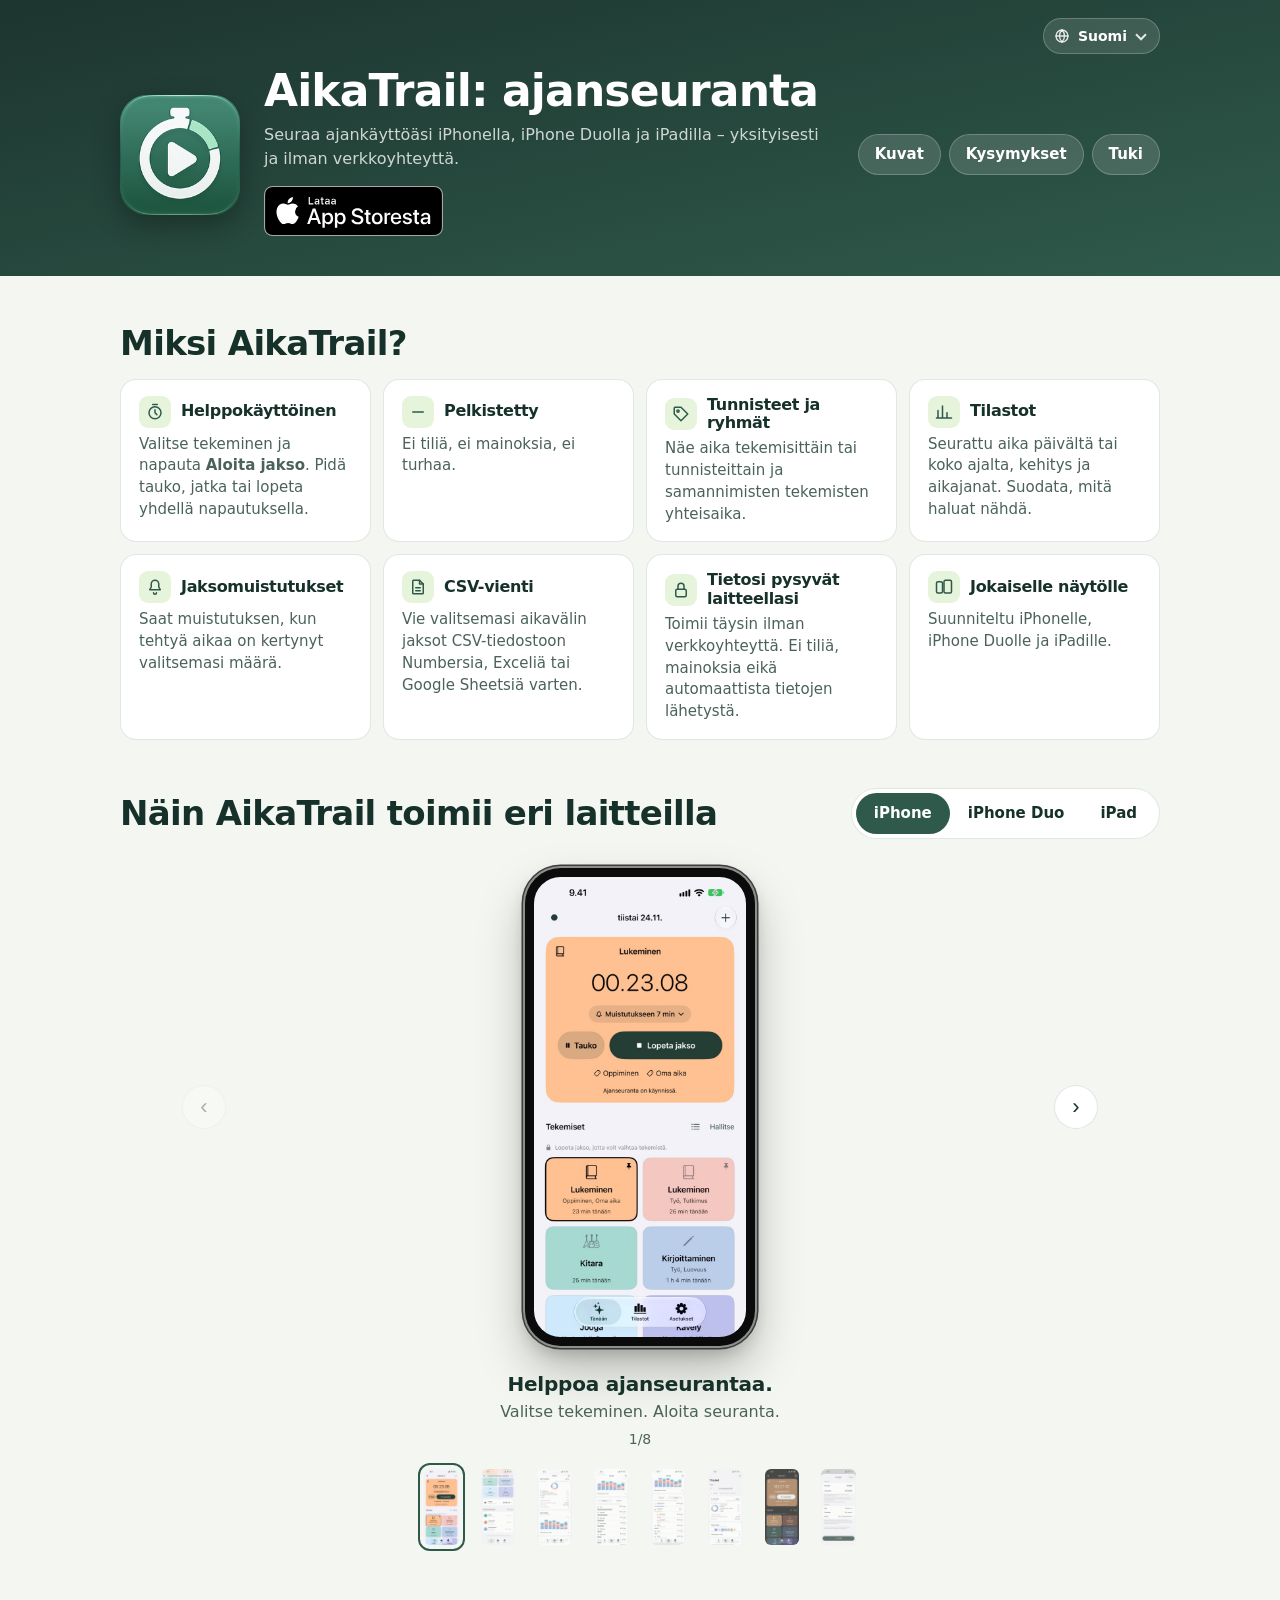
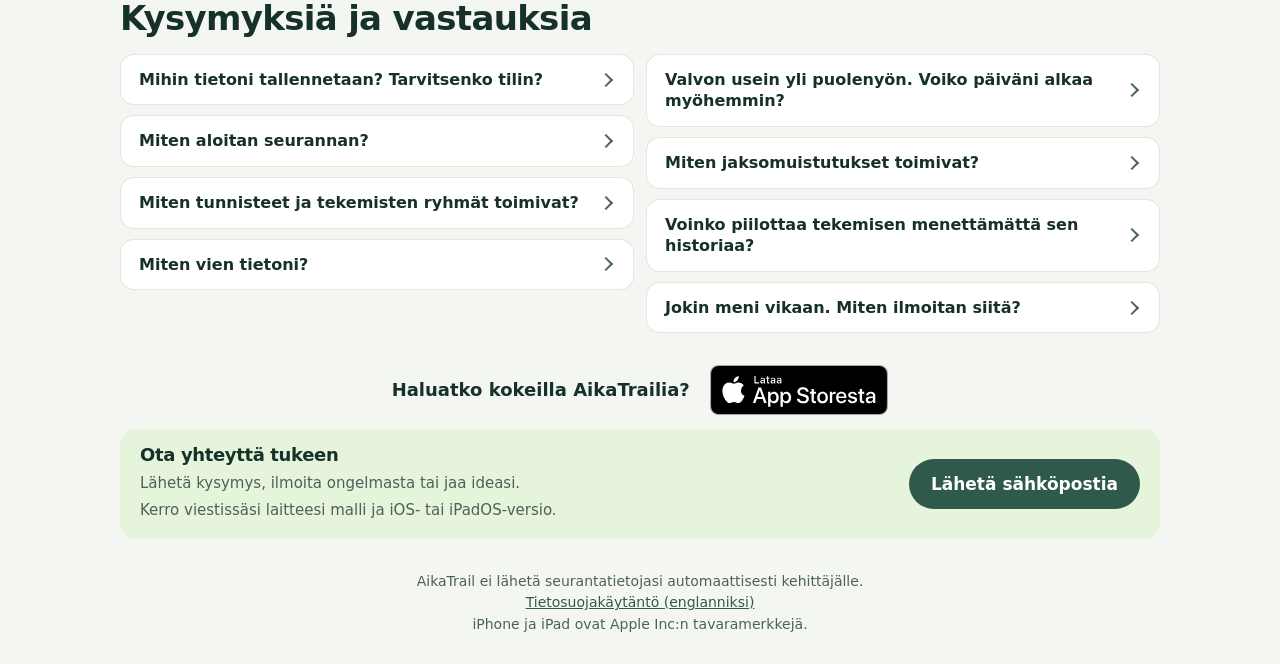
==== fi/index.html @ bf8dfa65 "Add a Finnish page and refresh the screenshots Add fi/index.html, a Finnish version of the page that" ====
<!doctype html>
<html lang="fi">
<head>
<meta charset="utf-8">
<meta name="viewport" content="width=device-width, initial-scale=1">
<title>AikaTrail: ajanseuranta – yksityinen ajankäytön seuranta</title>
<meta name="description" content="Seuraa ajankäyttöäsi yksityisesti iPhonella ja iPadilla. Tutustu ominaisuuksiin, lue vastauksia yleisiin kysymyksiin tai ota yhteyttä tukeen.">
<link rel="icon" href="../images/favicon.png">
<link rel="apple-touch-icon" href="../images/app-icon.png">
<link rel="alternate" hreflang="en" href="https://konstantinsenichev.github.io/AikaTrail/">
<link rel="alternate" hreflang="fi" href="https://konstantinsenichev.github.io/AikaTrail/fi/">
<link rel="alternate" hreflang="x-default" href="https://konstantinsenichev.github.io/AikaTrail/">
<link rel="stylesheet" href="../assets/site.css">
</head>
<body>

<header class="hero">
  <div class="wrap topbar">
    <details class="lang">
      <summary aria-label="Kieli: suomi"><svg viewBox="0 0 24 24" fill="none" stroke="currentColor" stroke-width="2" stroke-linecap="round" aria-hidden="true"><circle cx="12" cy="12" r="9"/><path d="M3 12h18M12 3c2.5 2.6 3.8 5.6 3.8 9s-1.3 6.4-3.8 9c-2.5-2.6-3.8-5.6-3.8-9S9.5 5.6 12 3z"/></svg><span>Suomi</span></summary>
      <ul>
        <li><a href="../" hreflang="en" lang="en">English</a></li>
        <li><a href="./" hreflang="fi" lang="fi" aria-current="page">Suomi</a></li>
      </ul>
    </details>
  </div>
  <div class="wrap">
    <img src="../images/app-icon.png" alt="AikaTrailin kuvake" width="120" height="120">
    <div class="intro">
      <h1>AikaTrail: ajanseuranta</h1>
      <p class="sub">Seuraa ajankäyttöäsi iPhonella, iPhone&nbsp;Duolla ja iPadilla – yksityisesti ja ilman verkkoyhteyttä.</p>
      <a class="store" href="https://apps.apple.com/app/id6830088450"><img src="../images/app-store-badge-fi.svg" alt="Lataa App Storesta" width="179" height="50"></a>
    </div>
    <nav class="sections" aria-label="Tällä sivulla">
      <a href="#screenshots">Kuvat</a>
      <a href="#faq">Kysymykset</a>
      <a href="#contact">Tuki</a>
    </nav>
  </div>
</header>

<main>
  <section id="features">
    <div class="wrap">
      <h2>Miksi AikaTrail?</h2>
      <div class="features">
        <article class="feature">
          <div class="head"><div class="ico" aria-hidden="true"><svg viewBox="0 0 24 24" fill="none" stroke="currentColor" stroke-width="2" stroke-linecap="round" stroke-linejoin="round"><circle cx="12" cy="13" r="8"/><path d="M12 9v4l2.5 2.5M9 2h6"/></svg></div><h3>Helppokäyttöinen</h3></div>
          <p>Valitse tekeminen ja napauta <strong>Aloita jakso</strong>. Pidä tauko, jatka tai lopeta yhdellä napautuksella.</p>
        </article>
        <article class="feature">
          <div class="head"><div class="ico" aria-hidden="true"><svg viewBox="0 0 24 24" fill="none" stroke="currentColor" stroke-width="2" stroke-linecap="round"><path d="M5 12h14"/></svg></div><h3>Pelkistetty</h3></div>
          <p>Ei tiliä, ei mainoksia, ei turhaa.</p>
        </article>
        <article class="feature">
          <div class="head"><div class="ico" aria-hidden="true"><svg viewBox="0 0 24 24" fill="none" stroke="currentColor" stroke-width="2" stroke-linecap="round" stroke-linejoin="round"><path d="M3 12V4a1 1 0 0 1 1-1h8l9 9-9 9-9-9z"/><circle cx="8" cy="8" r="1.5"/></svg></div><h3>Tunnisteet ja ryhmät</h3></div>
          <p>Näe aika tekemisittäin tai tunnisteittain ja samannimisten tekemisten yhteisaika.</p>
        </article>
        <article class="feature">
          <div class="head"><div class="ico" aria-hidden="true"><svg viewBox="0 0 24 24" fill="none" stroke="currentColor" stroke-width="2" stroke-linecap="round"><path d="M4 20V10M10 20V4M16 20v-7M22 20H2"/></svg></div><h3>Tilastot</h3></div>
          <p>Seurattu aika päivältä tai koko ajalta, kehitys ja aikajanat. Suodata, mitä haluat nähdä.</p>
        </article>
        <article class="feature">
          <div class="head"><div class="ico" aria-hidden="true"><svg viewBox="0 0 24 24" fill="none" stroke="currentColor" stroke-width="2" stroke-linecap="round" stroke-linejoin="round"><path d="M12 3a5 5 0 0 0-5 5v4l-2 3.5h14L17 12V8a5 5 0 0 0-5-5z"/><path d="M10 19.5a2 2 0 0 0 4 0"/></svg></div><h3>Jaksomuistutukset</h3></div>
          <p>Saat muistutuksen, kun tehtyä aikaa on kertynyt valitsemasi määrä.</p>
        </article>
        <article class="feature">
          <div class="head"><div class="ico" aria-hidden="true"><svg viewBox="0 0 24 24" fill="none" stroke="currentColor" stroke-width="2" stroke-linecap="round" stroke-linejoin="round"><path d="M14 3H6a1 1 0 0 0-1 1v16a1 1 0 0 0 1 1h12a1 1 0 0 0 1-1V8z"/><path d="M14 3v5h5M9 13h6M9 17h6"/></svg></div><h3>CSV-vienti</h3></div>
          <p>Vie valitsemasi aikavälin jaksot CSV-tiedostoon Numbersia, Exceliä tai Google Sheetsiä varten.</p>
        </article>
        <article class="feature">
          <div class="head"><div class="ico" aria-hidden="true"><svg viewBox="0 0 24 24" fill="none" stroke="currentColor" stroke-width="2" stroke-linecap="round" stroke-linejoin="round"><rect x="5" y="11" width="14" height="10" rx="2"/><path d="M8 11V7a4 4 0 0 1 8 0v4"/></svg></div><h3>Tietosi pysyvät laitteellasi</h3></div>
          <p>Toimii täysin ilman verkkoyhteyttä. Ei tiliä, mainoksia eikä automaattista tietojen lähetystä.</p>
        </article>
        <article class="feature">
          <div class="head"><div class="ico" aria-hidden="true"><svg viewBox="0 0 24 24" fill="none" stroke="currentColor" stroke-width="2" stroke-linejoin="round"><rect x="2" y="5" width="8" height="15" rx="2"/><rect x="12" y="3" width="10" height="17" rx="2"/></svg></div><h3>Jokaiselle näytölle</h3></div>
          <p>Suunniteltu iPhonelle, iPhone Duolle ja iPadille.</p>
        </article>
      </div>
    </div>
  </section>

  <section id="screenshots" aria-labelledby="shots-title">
    <div class="wrap">
      <div class="section-head">
      <h2 id="shots-title">Näin AikaTrail toimii eri laitteilla</h2>
      <div class="switch" role="tablist" aria-label="Laite">
        <button role="tab" id="tab-iphone" aria-controls="viewer" aria-selected="true">iPhone</button>
        <button role="tab" id="tab-duo" aria-controls="viewer" aria-selected="false" tabindex="-1">iPhone Duo</button>
        <button role="tab" id="tab-ipad" aria-controls="viewer" aria-selected="false" tabindex="-1">iPad</button>
      </div>
      </div>
    </div>
    <div class="viewer" id="viewer" role="tabpanel" aria-labelledby="tab-iphone" data-set="iphone">
      <div class="stage-row">
        <button type="button" class="nav" id="prev" aria-label="Edellinen kuva">&#8249;</button>
        <div class="stage"><button type="button" class="zoom" id="zoom"><span class="device phone" id="device"><img id="shot" alt="" decoding="async"></span></button></div>
        <button type="button" class="nav" id="next" aria-label="Seuraava kuva">&#8250;</button>
      </div>
      <p class="caption" aria-live="polite"><strong id="cap-title"></strong><span id="cap-sub"></span><span class="count" id="cap-count"></span></p>
      <div class="thumbs" id="thumbs" role="group" aria-label="Kuvat"></div>
    </div>
  </section>

  <dialog class="lightbox" id="lightbox" aria-label="Kuva">
    <div class="device phone" id="lb-device"><img id="lb-img" alt=""></div>
    <p class="lb-caption" id="lb-caption" aria-live="polite"></p>
    <button type="button" class="lb-btn lb-close" id="lb-close" aria-label="Sulje">&#10005;</button>
    <button type="button" class="lb-btn lb-prev" id="lb-prev" aria-label="Edellinen kuva">&#8249;</button>
    <button type="button" class="lb-btn lb-next" id="lb-next" aria-label="Seuraava kuva">&#8250;</button>
  </dialog>

  <section id="faq">
    <div class="wrap">
      <h2>Kysymyksiä ja vastauksia</h2>
      <div class="faq-cols">
        <div>
      <details>
        <summary>Mihin tietoni tallennetaan? Tarvitsenko tilin?</summary>
        <p>AikaTrail tallentaa seurantatietosi laitteellesi eikä lähetä niitä kehittäjälle. Appi toimii täysin ilman verkkoyhteyttä, etkä tarvitse tiliä. Jos varmuuskopioit laitteesi iCloudiin tai tietokoneelle, varmuuskopio voi sisältää myös apin tietoja. Voit halutessasi viedä tai jakaa tietosi. Lue lisää <a href="../privacy.html" hreflang="en">tietosuojakäytännöstä</a> (englanniksi).</p>
      </details>
      <details>
        <summary>Miten aloitan seurannan?</summary>
        <p>Lisää tekeminen Tänään-näkymään ja anna sille nimi. Halutessasi voit lisätä tunnisteita sekä valita kuvakkeen ja värin. Valitse tekeminen ja napauta <strong>Aloita jakso</strong>. Pidä tauko napauttamalla <strong>Tauko</strong> ja jatka napauttamalla <strong>Jatka</strong>. Taukoja ei lasketa. Lopeta käynnissä oleva jakso ennen kuin vaihdat tekemistä.</p>
      </details>
      <details>
        <summary>Miten tunnisteet ja tekemisten ryhmät toimivat?</summary>
        <p>Tunnisteet ovat valinnaisia merkintöjä, kuten Opiskelu tai Työ. Usealla tekemisellä voi olla sama nimi, kun niiden tunnisteet eroavat, esimerkiksi Lukeminen, Lukeminen (Opiskelu) ja Lukeminen (Työ). Tilastoissa näet, paljonko aikaa kuhunkin tekemiseen tai tunnisteeseen kului, ja samannimisten tekemisten yhteisajan. Voit rajata näkymän valitsemiisi tekemisiin ja tunnisteisiin.</p>
      </details>
      <details>
        <summary>Miten vien tietoni?</summary>
        <p>Napauta Tilastoissa <strong>Vie tiedot</strong>, valitse alku- ja loppupäivä ja jaa tai tallenna CSV-tiedosto. Valitse paikallinen aika tai UTC-aika. Voit koota tunnisteet yhteen sarakkeeseen tai antaa jokaiselle oman sarakkeen. Jakso voi olla yhdellä rivillä tai jaettuna taukojen kohdalta usealle riville. CSV-tiedoston kiinteät sarakeotsikot ovat englanniksi kaikilla apin kielillä, mutta tekemisten ja tunnisteiden nimet säilyvät sellaisina kuin olet ne kirjoittanut.</p>
      </details>
        </div>
        <div>
      <details>
        <summary>Valvon usein yli puolenyön. Voiko päiväni alkaa myöhemmin?</summary>
        <p>Kyllä. Avaa Asetukset ja valitse kohdassa <strong>Päivä alkaa</strong> kellonaika väliltä 0.00–11.59. Sitä aiemmin seurattu aika kirjataan edelliselle päivälle Tänään-näkymässä, Tilastoissa, Jaksosi-näkymässä ja viennissä.</p>
      </details>
      <details>
        <summary>Miten jaksomuistutukset toimivat?</summary>
        <p>Napauta Tänään-näkymässä ajanoton alla olevaa muistutusriviä ja valitse, kuinka paljon tehtyä aikaa pitää kertyä ennen muistutusta. Muistutukset ovat laitteesi paikallisia ilmoituksia. Taukoja ei lasketa tehtyyn aikaan.</p>
      </details>
      <details>
        <summary>Voinko piilottaa tekemisen menettämättä sen historiaa?</summary>
        <p>Kyllä. Arkistoi tekeminen tai tunniste <strong>Hallitse</strong>-näkymässä. Se poistuu Tänään-näkymästä, mutta sen tiedot näkyvät yhä tilastoissa ja tulevat mukaan vientiin, ja voit palauttaa sen milloin tahansa. Jos poistat tekemisen, myös sen jaksot poistetaan.</p>
      </details>
      <details>
        <summary>Jokin meni vikaan. Miten ilmoitan siitä?</summary>
        <p>Napauta Asetuksissa <strong>Vie diagnostiikka</strong>, niin voit tallentaa pienen, englanninkielisen virhelokin. Se sisältää virhetapahtumat, virhekoodit, aikaleimat sekä apin version ja käännösnumeron, mutta ei tekemisten nimiä eikä jaksohistoriaasi. Liitä virheloki ilmoitukseesi ja kerro lyhyesti, mitä tapahtui.</p>
      </details>
        </div>
      </div>
      <div class="get-app">
        <p>Haluatko kokeilla AikaTrailia?</p>
        <a class="store" href="https://apps.apple.com/app/id6830088450"><img src="../images/app-store-badge-fi.svg" alt="Lataa App Storesta" width="179" height="50"></a>
      </div>
      <div class="contact" id="contact">
        <div class="contact-copy">
          <h3>Ota yhteyttä tukeen</h3>
          <p>Lähetä kysymys, ilmoita ongelmasta tai jaa ideasi.</p>
          <p>Kerro viestissäsi laitteesi malli ja iOS- tai iPadOS-versio.</p>
        </div>
        <a class="button" href="mailto:konsta.support@gmail.com?subject=AikaTrail-tuki">Lähetä sähköpostia</a>
      </div>
    </div>
  </section>
</main>

<footer>
  <div class="wrap">
    AikaTrail ei lähetä seurantatietojasi automaattisesti kehittäjälle.<br>
    <a href="../privacy.html" hreflang="en">Tietosuojakäytäntö (englanniksi)</a><br>
    iPhone ja iPad ovat Apple Inc:n tavaramerkkejä.
  </div>
</footer>

<script>
// The gallery's screenshots and texts, in Finnish. Each shot: [image name, frame class, title, subtitle].
// Images come from tools/prepare-images.sh; the captions follow the Finnish App Store screenshots.
window.GALLERY = {
  base: "../images",
  text: {
    alt: (device, title, sub) => `Kuvakaappaus AikaTrailista (${device}). ${title} ${sub}`,
    zoom: alt => `Suurenna kuva. ${alt}`,
    count: (n, total) => `${n}/${total}`,
    thumb: (n, title) => `Näytä kuva ${n}: ${title}`,
  },
  sets: {
    iphone: { dir: "iphone-18-pro-max-fi", label: "iPhone", shots: [
      ["01-today", "phone", "Helppoa ajanseurantaa.", "Valitse tekeminen. Aloita seuranta."],
      ["02-recent", "phone", "Näe, mitä teit tänään.", "Katso viimeisimmät jaksosi yhdellä silmäyksellä."],
      ["03-week", "phone", "Näe, mihin aikasi kuluu.", "Seuraa arkeasi selkeiden tilastojen avulla."],
      ["04-tags", "phone", "Tekemisesi. Tunnisteesi.", "Tarkastele ajankäyttöäsi tekemisen tai tunnisteen mukaan."],
      ["05-groups", "phone", "Sama tekeminen. Eri tarkoitukset.", "Tarkastele samannimisiä tekemisiä yhdessä tai erikseen."],
      ["06-day", "phone", "Löydä rytmisi.", "Tarkastele ajankäyttöäsi eri aikaväleillä."],
      ["07-dark", "phone", "Aikasi pysyy omanasi.", "Toimii ilman verkkoyhteyttä. Tiedot pysyvät laitteellasi."],
      ["08-export", "phone", "Ota tietosi mukaan.", "Vie jaksosi ja tunnisteesi CSV-tiedostoon."],
    ]},
    duo: { dir: "iphone-duo-fi", label: "iPhone Duo", shots: [
      ["01-today", "duo-folded", "Helppoa ajanseurantaa.", "Suljettuna: valitse tekeminen ja aloita."],
      ["02-recent", "duo-folded", "Näe, mitä teit tänään.", "Katso viimeisimmät jaksosi yhdellä silmäyksellä."],
      ["03-week", "duo-landscape", "Näe, mihin aikasi kuluu.", "Avattuna: seurattu aika erittelyn vieressä."],
      ["04-tags", "duo-landscape", "Tekemisesi. Tunnisteesi.", "Tarkastele ajankäyttöäsi tekemisen tai tunnisteen mukaan."],
      ["05-groups", "duo-landscape", "Sama tekeminen. Eri tarkoitukset.", "Tarkastele samannimisiä tekemisiä yhdessä tai erikseen."],
      ["06-day", "duo-landscape", "Löydä rytmisi.", "Päivän aikajana erittelyn vieressä."],
      ["07-dark", "duo-portrait", "Aikasi pysyy omanasi.", "Toimii ilman verkkoyhteyttä. Tiedot pysyvät laitteellasi."],
      ["08-export", "duo-portrait", "Ota tietosi mukaan.", "Vie jaksosi ja tunnisteesi CSV-tiedostoon."],
    ]},
    ipad: { dir: "ipad-pro-13-fi", label: "iPad", shots: [
      ["01-today", "ipad-landscape", "Helppoa ajanseurantaa.", "Valitse tekeminen. Aloita seuranta."],
      ["02-recent", "ipad-portrait", "Näe, mitä teit tänään.", "Katso viimeisimmät jaksosi yhdellä silmäyksellä."],
      ["03-week", "ipad-landscape", "Näe, mihin aikasi kuluu.", "Seuraa arkeasi selkeiden tilastojen avulla."],
      ["04-tags", "ipad-portrait", "Tekemisesi. Tunnisteesi.", "Tarkastele ajankäyttöäsi tekemisen tai tunnisteen mukaan."],
      ["05-groups", "ipad-landscape", "Sama tekeminen. Eri tarkoitukset.", "Tarkastele samannimisiä tekemisiä yhdessä tai erikseen."],
      ["06-day", "ipad-portrait", "Löydä rytmisi.", "Tarkastele ajankäyttöäsi eri aikaväleillä."],
      ["07-dark", "ipad-landscape", "Aikasi pysyy omanasi.", "Toimii ilman verkkoyhteyttä. Tiedot pysyvät laitteellasi."],
      ["08-export", "ipad-portrait", "Ota tietosi mukaan.", "Vie jaksosi ja tunnisteesi CSV-tiedostoon."],
    ]},
  },
};
</script>
<script src="../assets/gallery.js"></script>
</body>
</html>
---- assets/site.css ----
:root {
  --vh: 100vh;
  --bg: #f4f7f1;
  --surface: #ffffff;
  --mint: #e6f4dc;
  --text: #16302a;
  --muted: #4b625a;
  --accent: #2f5a4b;
  --accent-text: #ffffff;
  --line: rgba(22, 48, 42, .12);
  --hero-1: #1d352f;
  --hero-2: #2f5a4b;
  --radius: 20px;
  color-scheme: light dark;
}
/* The visible viewport height: on iOS Safari 100vh also covers the area behind the toolbars. */
@supports (height: 100dvh) { :root { --vh: 100dvh; } }
@media (prefers-color-scheme: dark) {
  :root {
    --bg: #0e1a17;
    --surface: #16251f;
    --mint: #1b2f28;
    --text: #e6f0e9;
    --muted: #a7bbb2;
    --accent: #9fd8b4;
    --accent-text: #0e1a17;
    --line: rgba(230, 240, 233, .12);
    --hero-1: #12231e;
    --hero-2: #224237;
  }
}
* { box-sizing: border-box; }
html { -webkit-text-size-adjust: 100%; }
body {
  margin: 0;
  background: var(--bg);
  color: var(--text);
  /* The visitor's own system font only: no font is named, embedded, or downloaded. */
  font: 17px/1.55 system-ui, -apple-system, sans-serif;
}
a { color: var(--accent); }
.wrap { max-width: 1080px; margin: 0 auto; padding: 0 20px; }
h1, h2, h3 { line-height: 1.15; letter-spacing: -.02em; margin: 0; }
h2 { font-size: clamp(26px, 3.5vw, 34px); margin-bottom: 8px; }
section { padding: 48px 0 0; }

/* Hero: icon beside the name, one line of intro, small section links. */
.hero {
  background: linear-gradient(168deg, var(--hero-1), var(--hero-2));
  color: #fff;
  padding: 18px 0 32px;
}
.hero .wrap { display: flex; align-items: center; gap: 24px; flex-wrap: wrap; }
.hero img { width: 120px; height: 120px; border-radius: 27px; box-shadow: 0 10px 28px rgba(0,0,0,.3); flex: none; }
.hero .intro { flex: 1 1 360px; min-width: 0; }
.hero h1 { font-size: clamp(32px, 5vw, 44px); font-weight: 800; margin: 0; }
.hero .sub { color: rgba(255,255,255,.78); margin: 6px 0 0; font-size: 16px; max-width: 600px; }
.hero .store { display: inline-block; margin-top: 14px; border-radius: 10px; }
/* Badges are sized by height: Apple's localized badges differ in width but share a height. */
.hero .store img { display: block; width: auto; height: 50px; border-radius: 0; box-shadow: none; }
.hero .store:focus-visible { outline: 3px solid #9fd8b4; outline-offset: 3px; }
.hero .sections { display: flex; gap: 8px; flex-wrap: wrap; }
.hero .sections a {
  color: #fff; text-decoration: none; font-weight: 600; font-size: 15px;
  padding: 8px 16px; border-radius: 999px;
  background: rgba(255,255,255,.14); border: 1px solid rgba(255,255,255,.22);
}
.hero .sections a:hover { background: rgba(255,255,255,.22); }

/* Language menu: a small dropdown above the hero content (a <details> disclosure, so it works
   without scripts). Each option links to that language's page and is named in its own language. */
.hero .wrap.topbar { display: flex; justify-content: flex-end; margin-bottom: 12px; }
.lang { position: relative; background: none; border: 0; border-radius: 0; margin: 0; }
.lang summary {
  display: inline-flex; align-items: center; justify-content: flex-start; gap: 8px;
  min-height: 36px; padding: 6px 14px 6px 10px; border-radius: 999px;
  color: #fff; font-weight: 600; font-size: 14px; line-height: 1;
  background: rgba(255,255,255,.12); border: 1px solid rgba(255,255,255,.22);
}
.lang summary:hover, .lang[open] > summary { background: rgba(255,255,255,.22); }
.lang summary:focus-visible { outline: 3px solid #9fd8b4; outline-offset: 2px; border-radius: 999px; }
.lang summary svg { width: 16px; height: 16px; flex: none; color: rgba(255,255,255,.85); }
/* The chevron points down when closed and up when open. */
.lang summary::after {
  width: 6px; height: 6px; margin: -3px 0 0 2px;
  border-color: rgba(255,255,255,.85); transform: rotate(45deg);
}
.lang[open] > summary::after { transform: rotate(-135deg); margin-top: 3px; }
.lang ul {
  position: absolute; right: 0; top: calc(100% + 6px); z-index: 10;
  margin: 0; padding: 6px; list-style: none; min-width: 168px;
  background: var(--surface); border: 1px solid var(--line); border-radius: 14px;
  box-shadow: 0 14px 32px rgba(0,0,0,.28), 0 2px 6px rgba(0,0,0,.12);
}
.lang li a {
  display: flex; align-items: center; justify-content: space-between; gap: 16px;
  min-height: 40px; padding: 8px 12px; border-radius: 9px;
  color: var(--text); text-decoration: none; font-size: 15px; font-weight: 500;
}
.lang li a:hover { background: var(--mint); }
.lang li a:focus-visible { outline: 3px solid var(--accent); outline-offset: -3px; }
.lang li a[aria-current="page"] { color: var(--accent); font-weight: 700; }
/* A check mark beside the current language. */
.lang li a[aria-current="page"]::after {
  content: ""; flex: none; width: 5px; height: 10px; margin: -3px 2px 0 0;
  border-right: 2px solid currentColor; border-bottom: 2px solid currentColor; transform: rotate(45deg);
}

/* Strengths: compact cards, icon beside the heading. */
.features { margin-top: 16px; display: grid; grid-template-columns: repeat(auto-fill, minmax(230px, 1fr)); gap: 12px; }
.feature {
  background: var(--surface); border: 1px solid var(--line); border-radius: 16px;
  padding: 16px 18px;
}
.feature .head { display: flex; align-items: center; gap: 10px; margin-bottom: 6px; }
.feature .ico {
  flex: none; width: 32px; height: 32px; border-radius: 9px; display: grid; place-items: center;
  background: var(--mint); color: var(--accent);
}
.feature .ico svg { width: 18px; height: 18px; }
.feature h3 { font-size: 16px; }
.feature p { margin: 0; color: var(--muted); font-size: 15px; line-height: 1.45; }

.section-head { display: flex; align-items: center; justify-content: space-between; gap: 12px 24px; flex-wrap: wrap; }
.section-head h2 { margin: 0; }

/* Device switch */
.switch {
  display: inline-flex; padding: 4px; border-radius: 999px;
  background: var(--surface); border: 1px solid var(--line);
}
.switch button {
  font: inherit; font-weight: 600; font-size: 15px; color: var(--text);
  border: 0; background: transparent; padding: 9px 18px; border-radius: 999px; cursor: pointer;
  min-height: 40px;
}
.switch button[aria-selected="true"] { background: var(--accent); color: var(--accent-text); }
.switch button:focus-visible { outline: 3px solid var(--accent); outline-offset: 2px; }

/* Gallery */
/* Viewer: one large framed screenshot in a fixed-size stage (so switching between
   portrait and landscape never moves the page), its caption, and a wrapping row of
   thumbnails to pick from. */
.viewer {
  --bwf: min(760px, calc(100vw - 164px));
  --bhf: min(460px, calc(var(--vh) * .56), calc(var(--bwf) * 1.6));
  max-width: 1120px; margin: 0 auto; padding: 24px 20px 0;
}
.stage-row { display: flex; align-items: center; justify-content: center; gap: 20px; }
.stage {
  width: calc(var(--bwf) + 28px); height: calc(var(--bhf) + 28px);
  display: flex; align-items: center; justify-content: center;
}
.nav {
  flex: none; width: 44px; height: 44px; border-radius: 50%; border: 1px solid var(--line);
  background: var(--surface); color: var(--text); font-size: 22px; line-height: 1; cursor: pointer;
}
.nav:disabled { opacity: .35; cursor: default; }
.nav:focus-visible, .thumb:focus-visible { outline: 3px solid var(--accent); outline-offset: 2px; }
.caption { text-align: center; margin: 18px auto 0; max-width: 520px; min-height: 72px; }
.caption strong { display: block; font-size: 20px; letter-spacing: -.01em; }
.caption span { display: block; color: var(--muted); font-size: 16px; }
.caption .count { font-size: 14px; margin-top: 4px; }
.zoom { padding: 0; border: 0; background: none; cursor: zoom-in; border-radius: 24px; }
.zoom .device { display: block; }
.zoom:focus-visible { outline: 3px solid var(--accent); outline-offset: 6px; }

/* Zoomed view: the framed screenshot as large as the window allows. */
.lightbox {
  width: 100vw; height: var(--vh); max-width: none; max-height: none; margin: 0; padding: 56px 64px 24px;
  border: 0; background: rgba(8, 14, 12, .97); color: #fff;
  flex-direction: column; align-items: center; justify-content: center; gap: 14px;
}
.lightbox[open] { display: flex; }
html:has(.lightbox[open]) { overflow: hidden; }
.lightbox::backdrop { background: transparent; }
/* The framed device fills the space left by the buttons and caption. */
.lightbox { --bwf: calc(100vw - 168px); --bhf: calc(var(--vh) - 150px); }
.lightbox .device { cursor: zoom-out; flex: none; }
.lb-caption { margin: 0; text-align: center; font-weight: 600; }
.lb-btn {
  position: absolute; width: 44px; height: 44px; border-radius: 50%; cursor: pointer;
  border: 1px solid rgba(255,255,255,.25); background: rgba(255,255,255,.12); color: #fff; font-size: 22px; line-height: 1;
}
.lb-btn:hover { background: rgba(255,255,255,.22); }
.lb-btn:disabled { opacity: .3; cursor: default; }
.lb-btn:focus-visible { outline: 3px solid #9fd8b4; outline-offset: 2px; }
.lb-close { top: 12px; right: 12px; font-size: 18px; }
.lb-prev { left: 12px; top: 50%; transform: translateY(-50%); }
.lb-next { right: 12px; top: 50%; transform: translateY(-50%); }

.thumbs { display: flex; flex-wrap: wrap; justify-content: center; gap: 10px; margin-top: 12px; }
.thumb {
  padding: 4px; border: 2px solid transparent; border-radius: 12px; background: none; cursor: pointer;
  opacity: .7;
}
.thumb:hover { opacity: 1; }
.thumb[aria-current="true"] { border-color: var(--accent); opacity: 1; }
.thumb img { display: block; height: 56px; width: auto; border-radius: 6px; background: var(--line); }
.viewer[data-set="iphone"] .thumb img { height: 76px; }

/* Device frames (drawn around the raw simulator captures). --a is width / height,
   --r the screen corner radius as a share of the width, --b the bezel. */
.device {
  --a: .46; --r: .12; --b: 10px;
  --sw: min(var(--bwf), calc(var(--bhf) * var(--a)));
  padding: var(--b); background: #0b0b0c;
  border-radius: calc(var(--sw) * var(--r) + var(--b));
  box-shadow: 0 0 0 2px #8d8f8c, 0 0 0 3.5px #3b3d3b, 0 24px 48px rgba(0,0,0,.26), 0 8px 16px rgba(0,0,0,.16);
}
.device img {
  display: block; width: var(--sw); height: auto; aspect-ratio: var(--a);
  border-radius: calc(var(--sw) * var(--r)); background: #000;
}
.phone { --a: .46; --r: .125; --b: 9px; }
.duo-folded { --a: .687; --r: .08; --b: 9px; }
.duo-portrait { --a: .703; --r: .05; --b: 10px; }
.duo-landscape { --a: 1.42; --r: .036; --b: 10px; }
.ipad-portrait { --a: .75; --r: .045; --b: 13px; }
.ipad-landscape { --a: 1.333; --r: .034; --b: 13px; }

/* FAQ */
.faq-cols { display: grid; grid-template-columns: 1fr 1fr; gap: 0 12px; align-items: start; margin-top: 16px; }
details {
  background: var(--surface); border: 1px solid var(--line); border-radius: 14px;
  margin-bottom: 10px;
}
/* A custom summary: the question on the leading side, a chevron on the trailing side
   that turns down when open (the default triangle marker is hidden). */
summary {
  display: flex; align-items: center; justify-content: space-between; gap: 16px;
  padding: 14px 18px; cursor: pointer; list-style: none;
  font-weight: 600; font-size: 16px; line-height: 1.35;
}
summary::-webkit-details-marker { display: none; }
summary::after {
  content: ""; flex: none; width: 8px; height: 8px; margin-inline-end: 4px;
  border-right: 2px solid var(--muted); border-bottom: 2px solid var(--muted);
  transform: rotate(-45deg); transition: transform .15s ease;
}
details[open] > summary::after { transform: rotate(45deg); }
summary:focus-visible { outline: 3px solid var(--accent); outline-offset: 2px; border-radius: 14px; }
details p { margin: 0; padding: 0 18px 16px; color: var(--muted); font-size: 15px; }

/* Second App Store badge, for visitors who scrolled through the page. */
.get-app { display: flex; align-items: center; justify-content: center; gap: 12px 20px; flex-wrap: wrap; margin-top: 22px; }
.get-app p { margin: 0; font-weight: 600; font-size: 18px; }
.get-app .store { display: block; border-radius: 10px; }
.get-app .store img { display: block; width: auto; height: 50px; }
.get-app .store:focus-visible { outline: 3px solid var(--accent); outline-offset: 3px; }

/* Contact */
.contact {
  background: var(--mint); border-radius: 16px; padding: 16px 20px; margin-top: 14px;
  display: flex; gap: 16px 24px; align-items: center; flex-wrap: wrap;
  scroll-margin-top: 24px;
}
.contact-copy { flex: 1 1 28rem; min-width: 0; }
.contact h3 { font-size: 18px; margin-bottom: 6px; }
.contact p { margin: 0; color: var(--muted); font-size: 15px; overflow-wrap: anywhere; }
.contact p + p { margin-top: 4px; }
.button {
  display: inline-block; background: var(--accent); color: var(--accent-text);
  text-decoration: none; font-weight: 600; padding: 12px 22px; border-radius: 999px;
}
footer { padding: 32px 0 28px; color: var(--muted); font-size: 14px; text-align: center; }
@media (max-width: 600px) {
  section { padding-top: 40px; }
  .hero { padding: 14px 0 22px; }
  .hero .wrap.topbar { margin-bottom: 10px; }
  /* Phones: the icon beside the title only; subtitle, badge, and links take the full width below. */
  .hero .wrap { display: grid; grid-template-columns: 72px 1fr; align-items: center; gap: 0 16px; }
  .hero .intro { display: contents; }
  .hero .wrap > img { grid-area: 1 / 1; width: 72px; height: 72px; border-radius: 16px; }
  .hero h1 { grid-area: 1 / 2; text-wrap: balance; }
  .hero .sub { grid-column: 1 / -1; font-size: 15px; margin-top: 14px; }
  .hero .store { grid-column: 1 / -1; justify-self: start; margin-top: 14px; }
  .hero .store img { width: auto; height: 45px; }
  .hero .sections { grid-column: 1 / -1; flex-wrap: nowrap; margin-top: 18px; }
  .hero .sections a { flex: 1 1 0; text-align: center; white-space: nowrap; font-size: 14px; padding: 6px 8px; }
  .features { grid-template-columns: 1fr 1fr; gap: 10px; }
  .faq-cols { grid-template-columns: 1fr; }
  .feature { padding: 12px 14px; }
  .feature .head { flex-direction: column; align-items: flex-start; gap: 8px; }
  .feature p { font-size: 14px; }
  .switch { display: flex; width: 100%; }
  .switch button { flex: 1 1 0; padding: 9px 8px; white-space: nowrap; }
  .viewer { --bwf: calc(100vw - 72px); padding-top: 28px; }
  /* A shorter stage for sets that mix orientations, so landscape shots don't float in empty space. */
  .viewer[data-set="duo"], .viewer[data-set="ipad"] { --bhf: min(calc(var(--vh) * .64), calc(var(--bwf) * 1.1)); }
  .nav { display: none; }
  .lightbox { padding: 60px 12px 20px; --bwf: calc(100vw - 52px); --bhf: calc(var(--vh) - 190px); }
  .lb-prev, .lb-next { top: auto; bottom: 12px; transform: none; }
}
/* The narrowest phones: one feature card per row, so long words (often in Finnish) fit. */
@media (max-width: 360px) {
  .features { grid-template-columns: 1fr; }
  .feature .head { flex-direction: row; align-items: center; }
}
@media (prefers-reduced-motion: reduce) { summary::after { transition: none; } }
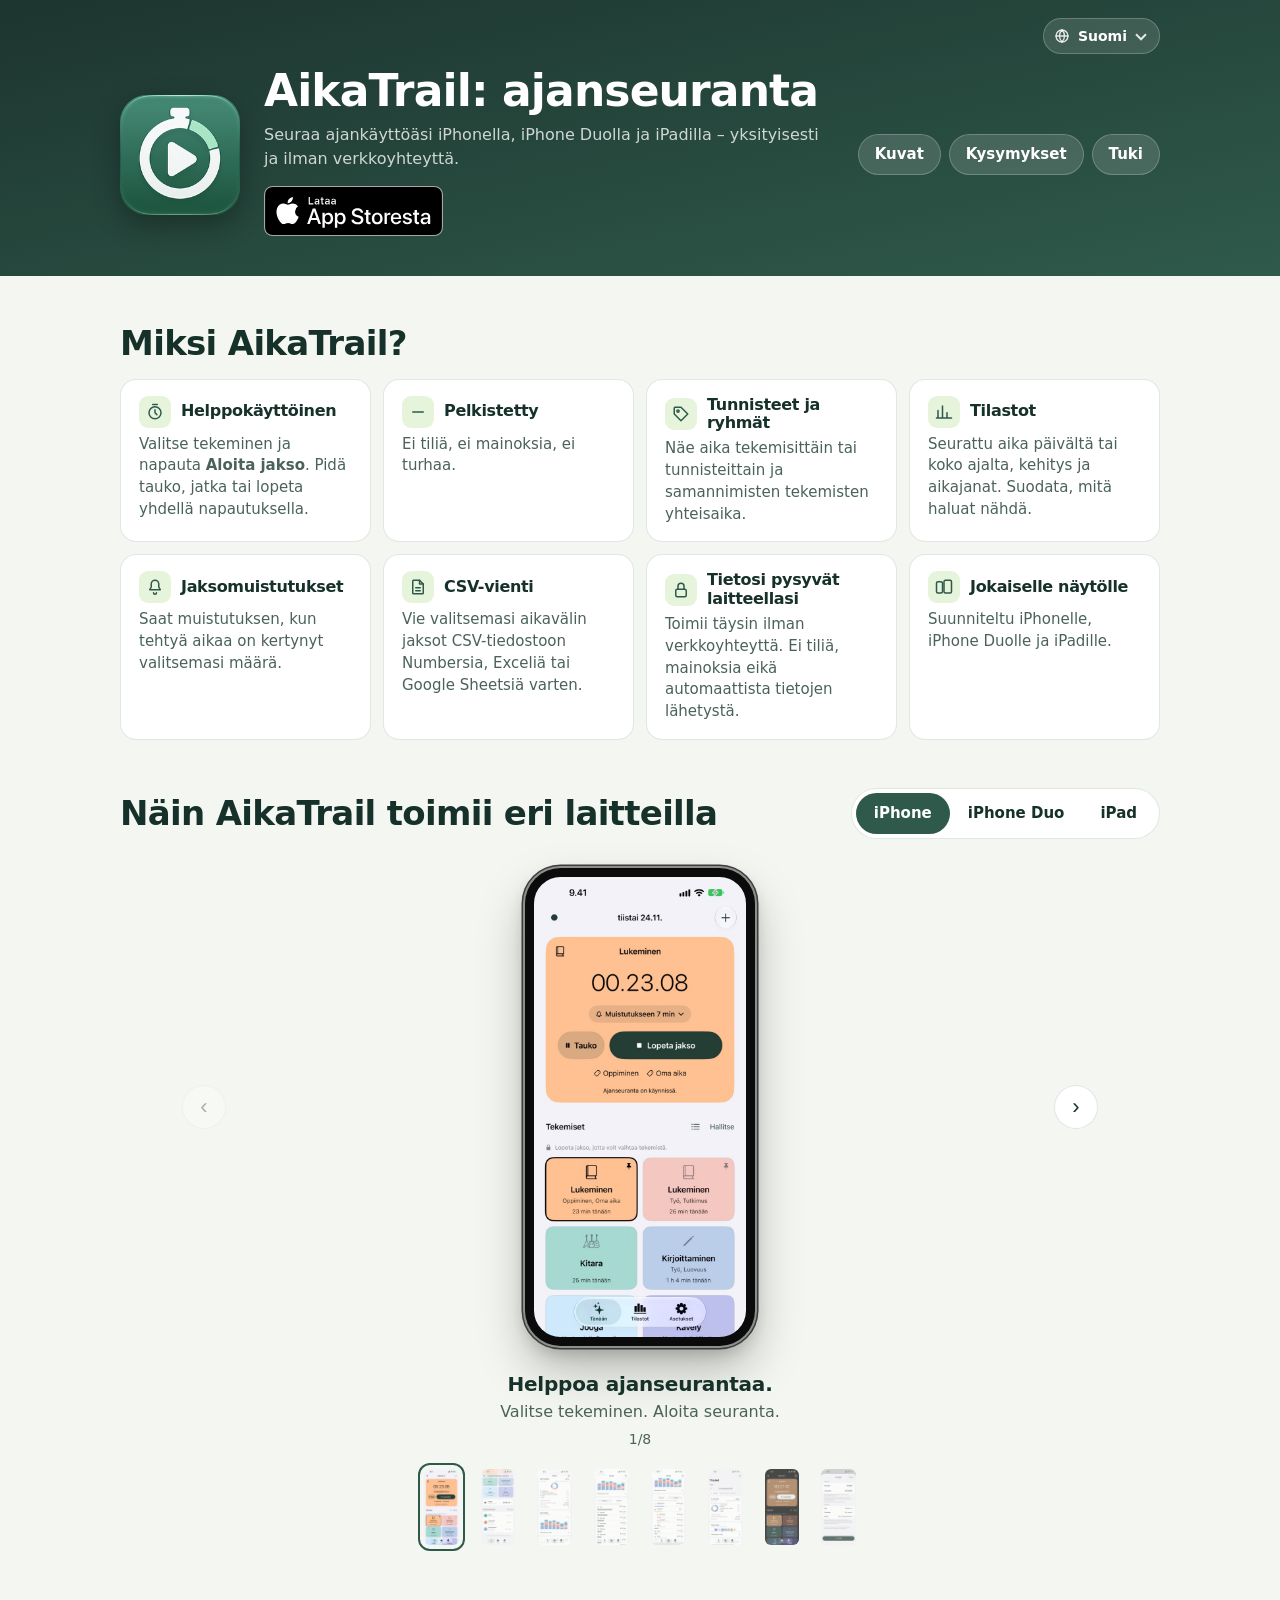
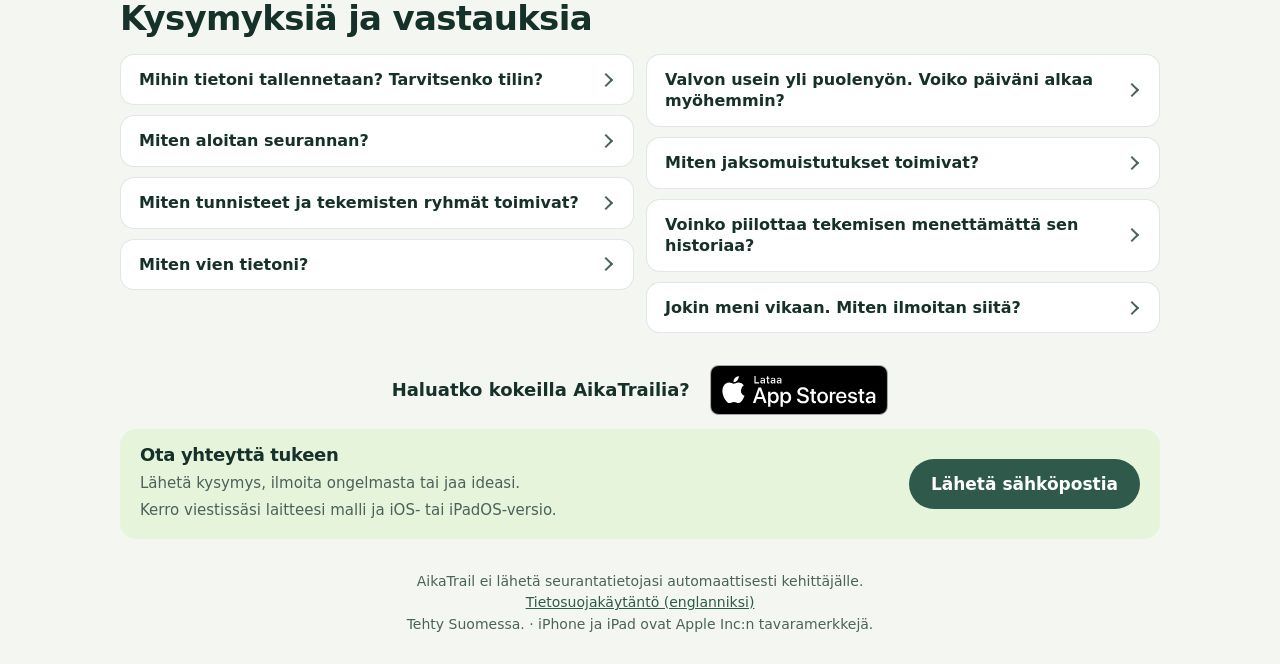
==== commit 4ce14d2e: "Add Made in Finland to the footers and README" ====
--- a/fi/index.html
+++ b/fi/index.html
@@ -171,7 +171,7 @@
   <div class="wrap">
     AikaTrail ei lähetä seurantatietojasi automaattisesti kehittäjälle.<br>
     <a href="../privacy.html" hreflang="en">Tietosuojakäytäntö (englanniksi)</a><br>
-    iPhone ja iPad ovat Apple Inc:n tavaramerkkejä.
+    Tehty Suomessa. · iPhone ja iPad ovat Apple Inc:n tavaramerkkejä.
   </div>
 </footer>
 
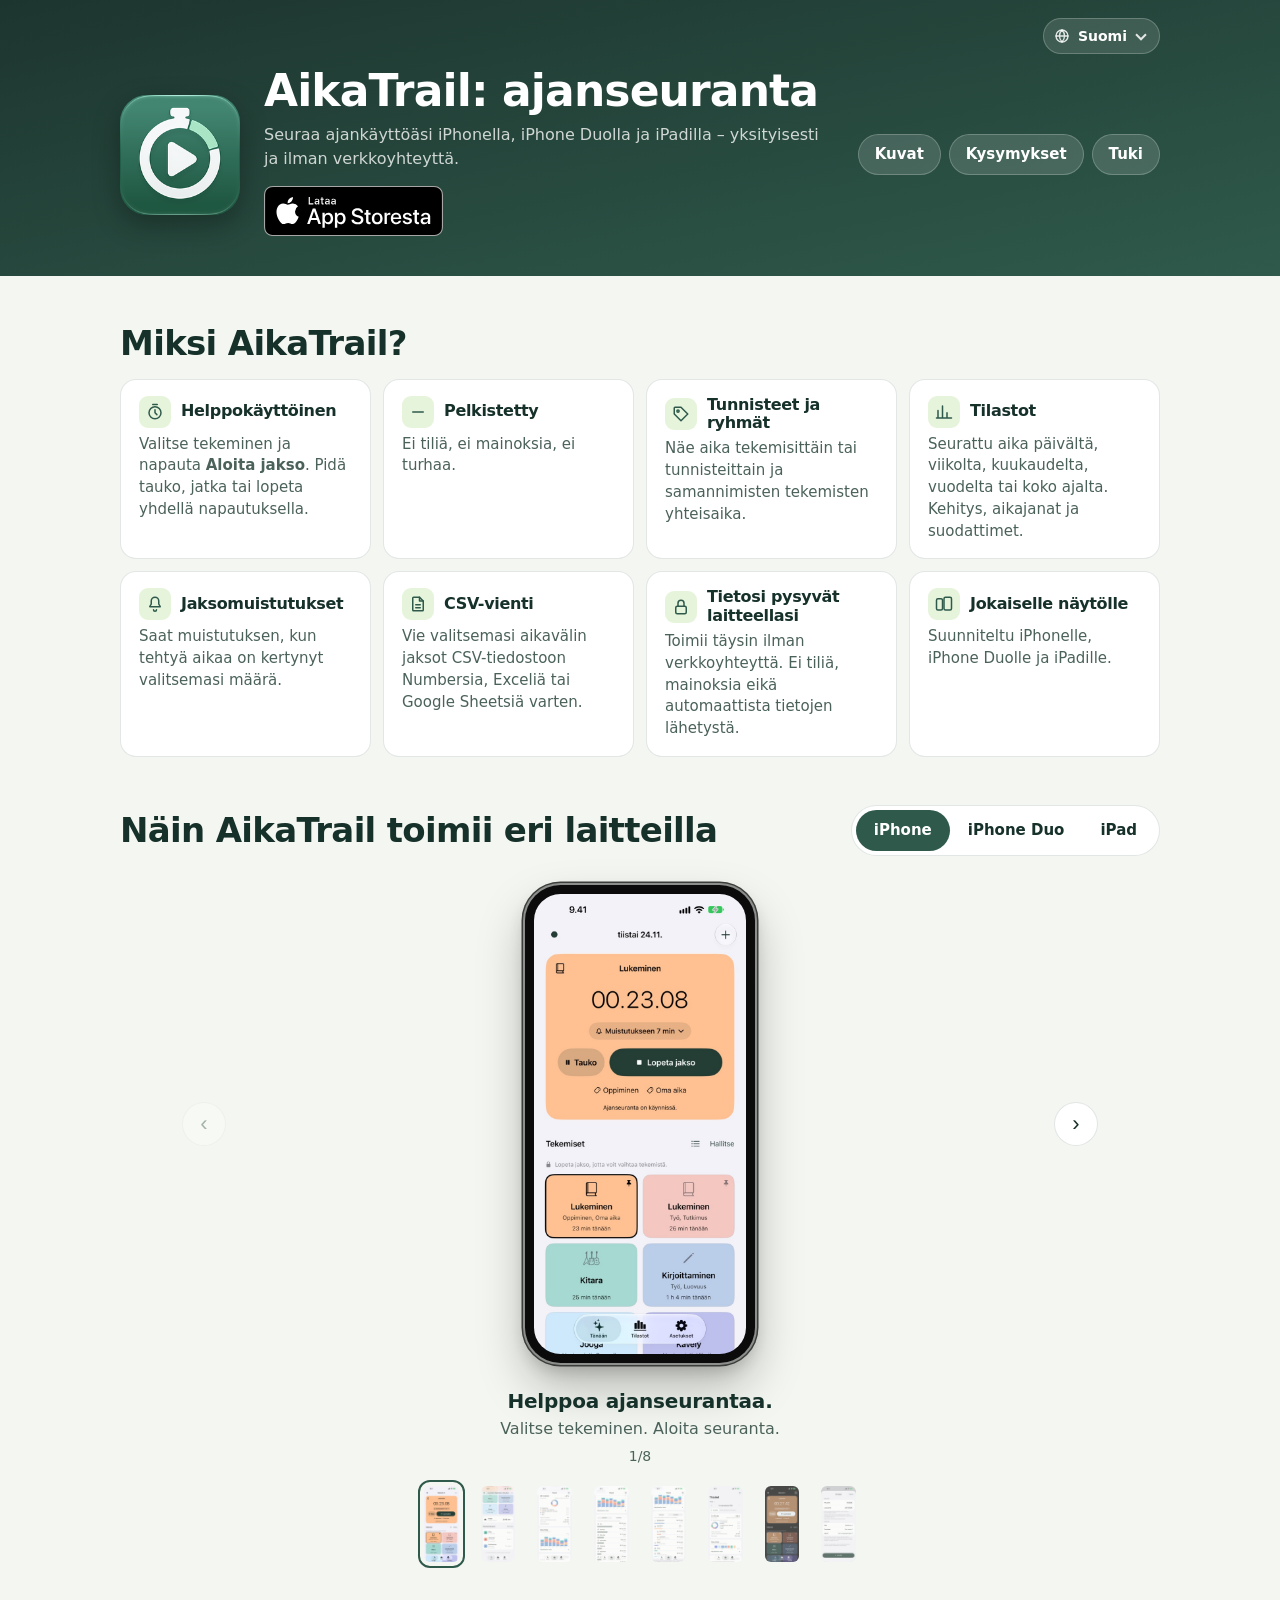
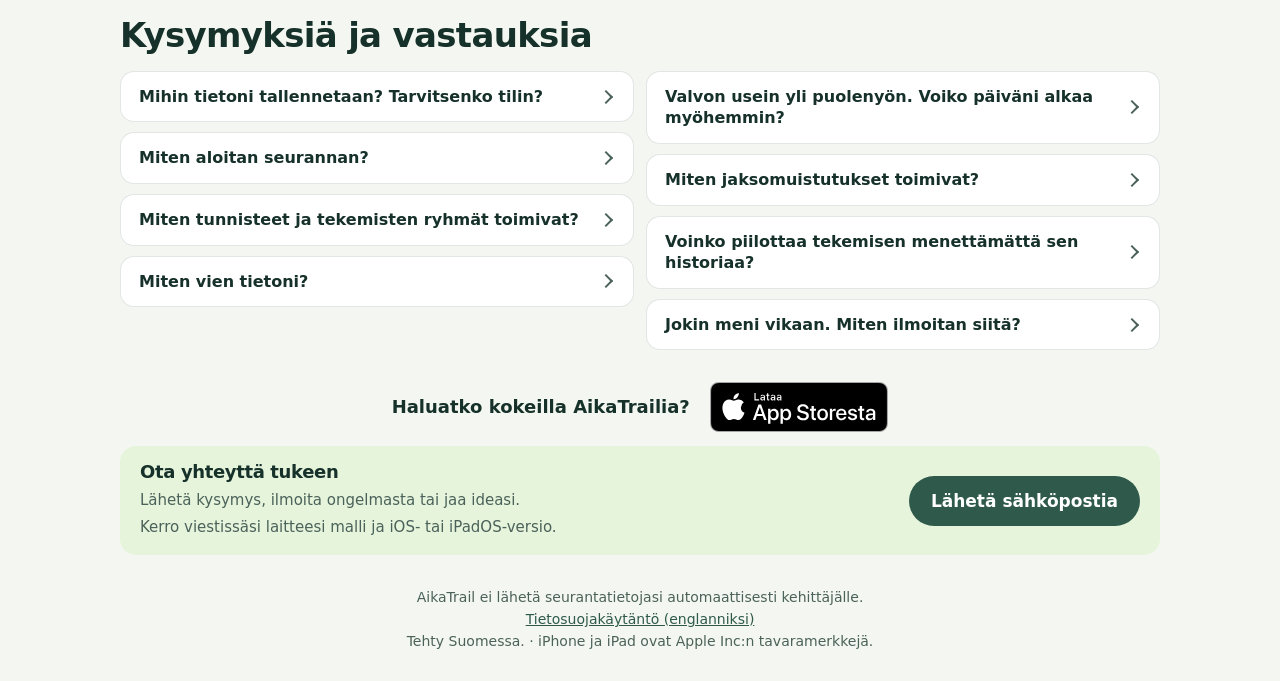
==== commit 383bdf58: "Polish Finnish wording and recover an interrupted image swap List every Insights period on the Finni" ====
--- a/fi/index.html
+++ b/fi/index.html
@@ -58,7 +58,7 @@
         </article>
         <article class="feature">
           <div class="head"><div class="ico" aria-hidden="true"><svg viewBox="0 0 24 24" fill="none" stroke="currentColor" stroke-width="2" stroke-linecap="round"><path d="M4 20V10M10 20V4M16 20v-7M22 20H2"/></svg></div><h3>Tilastot</h3></div>
-          <p>Seurattu aika päivältä tai koko ajalta, kehitys ja aikajanat. Suodata, mitä haluat nähdä.</p>
+          <p>Seurattu aika päivältä, viikolta, kuukaudelta, vuodelta tai koko ajalta. Kehitys, aikajanat ja suodattimet.</p>
         </article>
         <article class="feature">
           <div class="head"><div class="ico" aria-hidden="true"><svg viewBox="0 0 24 24" fill="none" stroke="currentColor" stroke-width="2" stroke-linecap="round" stroke-linejoin="round"><path d="M12 3a5 5 0 0 0-5 5v4l-2 3.5h14L17 12V8a5 5 0 0 0-5-5z"/><path d="M10 19.5a2 2 0 0 0 4 0"/></svg></div><h3>Jaksomuistutukset</h3></div>
@@ -129,7 +129,7 @@
       </details>
       <details>
         <summary>Miten vien tietoni?</summary>
-        <p>Napauta Tilastoissa <strong>Vie tiedot</strong>, valitse alku- ja loppupäivä ja jaa tai tallenna CSV-tiedosto. Valitse paikallinen aika tai UTC-aika. Voit koota tunnisteet yhteen sarakkeeseen tai antaa jokaiselle oman sarakkeen. Jakso voi olla yhdellä rivillä tai jaettuna taukojen kohdalta usealle riville. CSV-tiedoston kiinteät sarakeotsikot ovat englanniksi kaikilla apin kielillä, mutta tekemisten ja tunnisteiden nimet säilyvät sellaisina kuin olet ne kirjoittanut.</p>
+        <p>Napauta Tilastoissa <strong>Vie tiedot</strong>, valitse alku- ja loppupäivä ja jaa tai tallenna CSV-tiedosto. Valitse paikallinen aika tai UTC-aika. Voit koota tunnisteet yhteen sarakkeeseen tai antaa jokaiselle oman sarakkeen. Jakso voi olla yhdellä rivillä tai jaettuna taukojen kohdalta usealle riville. CSV-tiedoston kiinteät sarakeotsikot ovat englanniksi kaikilla apin kielillä, mutta tekemisten ja tunnisteiden nimiä ei käännetä.</p>
       </details>
         </div>
         <div>
@@ -143,7 +143,7 @@
       </details>
       <details>
         <summary>Voinko piilottaa tekemisen menettämättä sen historiaa?</summary>
-        <p>Kyllä. Arkistoi tekeminen tai tunniste <strong>Hallitse</strong>-näkymässä. Se poistuu Tänään-näkymästä, mutta sen tiedot näkyvät yhä tilastoissa ja tulevat mukaan vientiin, ja voit palauttaa sen milloin tahansa. Jos poistat tekemisen, myös sen jaksot poistetaan.</p>
+        <p>Kyllä. Arkistoi tekeminen tai tunniste <strong>Hallitse</strong>-näkymässä. Se poistuu Tänään-näkymästä, mutta sen tiedot näkyvät yhä Tilastoissa ja tulevat mukaan vientiin, ja voit palauttaa sen milloin tahansa. Jos poistat tekemisen, myös sen jaksot poistetaan.</p>
       </details>
       <details>
         <summary>Jokin meni vikaan. Miten ilmoitan siitä?</summary>
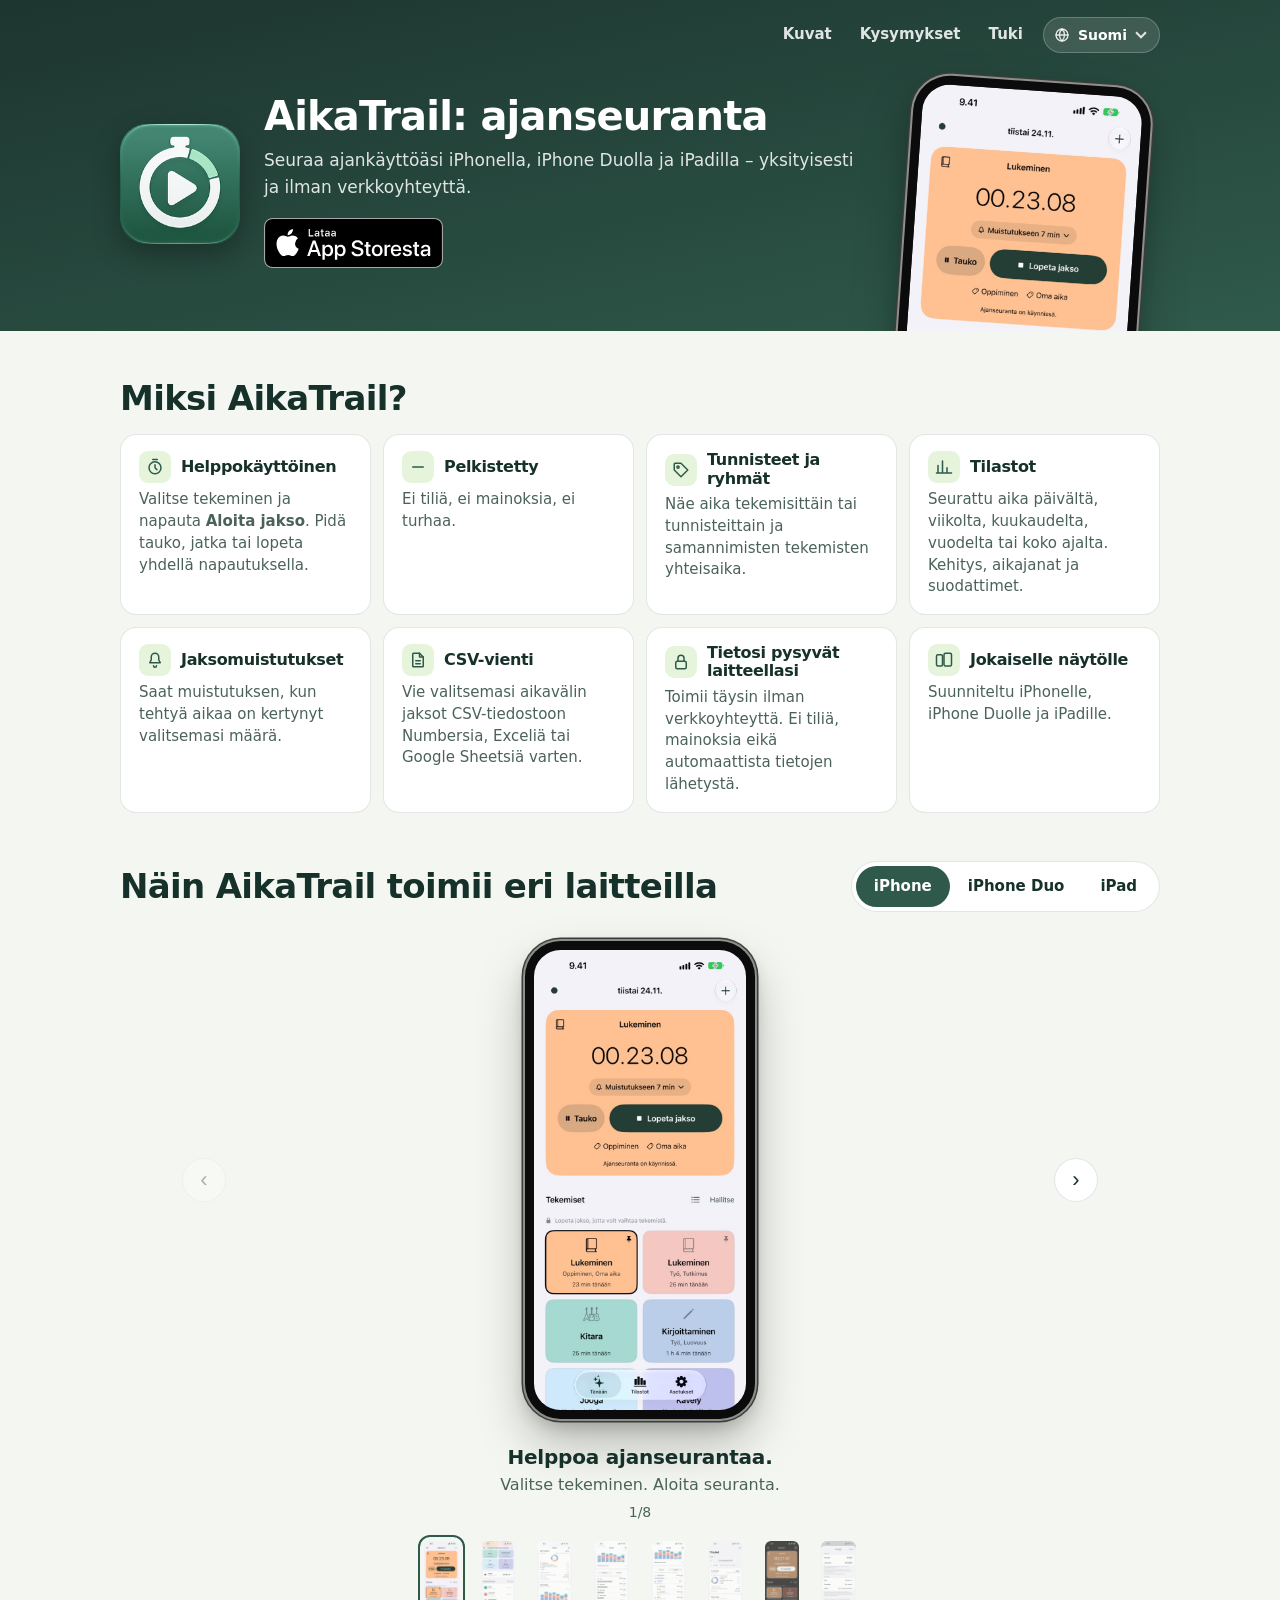
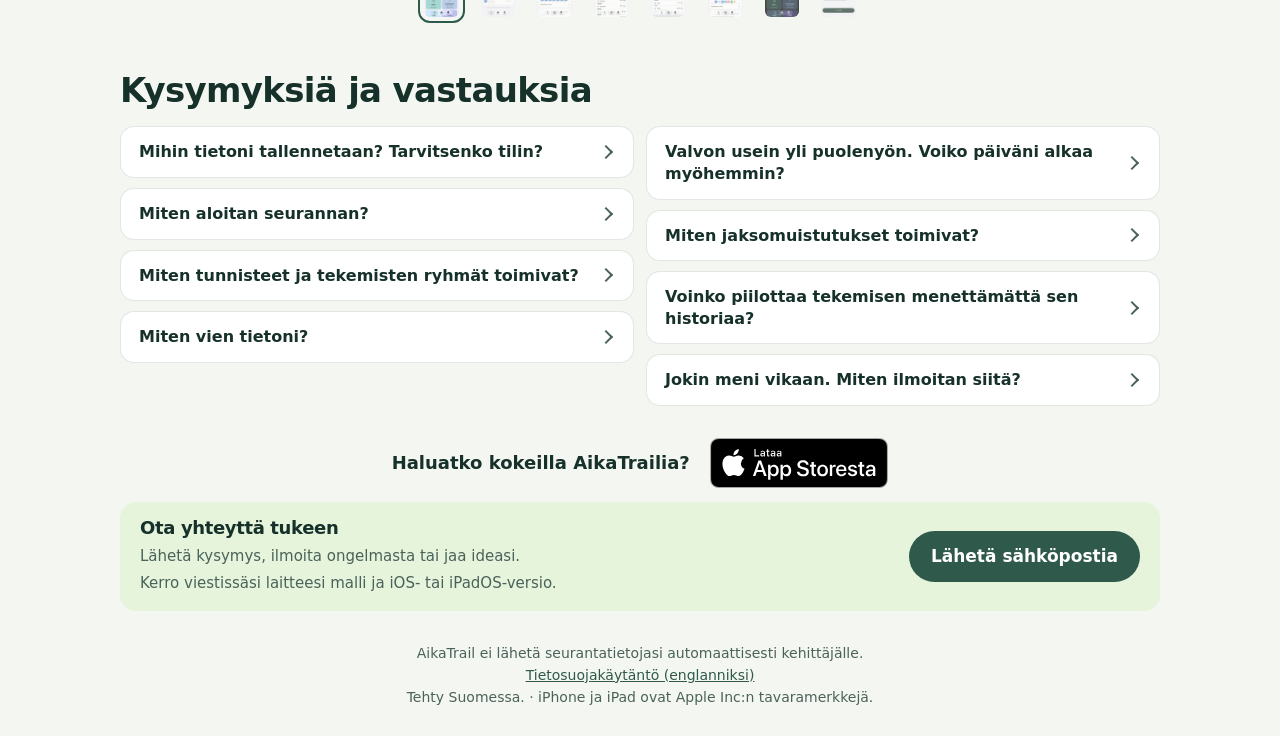
==== commit dcd53e5e: "Move the section links into the header's top bar The Screenshots, Questions, and Get help links now " ====
--- a/fi/index.html
+++ b/fi/index.html
@@ -16,6 +16,11 @@
 
 <header class="hero">
   <div class="wrap topbar">
+    <nav class="sections" aria-label="Tällä sivulla">
+      <a href="#screenshots">Kuvat</a>
+      <a href="#faq">Kysymykset</a>
+      <a href="#contact">Tuki</a>
+    </nav>
     <details class="lang">
       <summary aria-label="Kieli: suomi"><svg viewBox="0 0 24 24" fill="none" stroke="currentColor" stroke-width="2" stroke-linecap="round" aria-hidden="true"><circle cx="12" cy="12" r="9"/><path d="M3 12h18M12 3c2.5 2.6 3.8 5.6 3.8 9s-1.3 6.4-3.8 9c-2.5-2.6-3.8-5.6-3.8-9S9.5 5.6 12 3z"/></svg><span>Suomi</span></summary>
       <ul>
@@ -24,18 +29,14 @@
       </ul>
     </details>
   </div>
-  <div class="wrap">
-    <img src="../images/app-icon.png" alt="AikaTrailin kuvake" width="120" height="120">
+  <div class="wrap hero-main">
+    <img class="app-icon" src="../images/app-icon.png" alt="AikaTrailin kuvake" width="120" height="120">
     <div class="intro">
       <h1>AikaTrail: ajanseuranta</h1>
       <p class="sub">Seuraa ajankäyttöäsi iPhonella, iPhone&nbsp;Duolla ja iPadilla – yksityisesti ja ilman verkkoyhteyttä.</p>
       <a class="store" href="https://apps.apple.com/app/id6830088450"><img src="../images/app-store-badge-fi.svg" alt="Lataa App Storesta" width="179" height="50"></a>
     </div>
-    <nav class="sections" aria-label="Tällä sivulla">
-      <a href="#screenshots">Kuvat</a>
-      <a href="#faq">Kysymykset</a>
-      <a href="#contact">Tuki</a>
-    </nav>
+    <div class="hero-shot" aria-hidden="true"><span class="device phone"><img src="../images/iphone-18-pro-max-fi-01-today.jpg" alt="" width="644" height="1400" decoding="async"></span></div>
   </div>
 </header>
 
--- a/assets/site.css
+++ b/assets/site.css
@@ -44,32 +44,44 @@
 h2 { font-size: clamp(26px, 3.5vw, 34px); margin-bottom: 8px; }
 section { padding: 48px 0 0; }
 
-/* Hero: icon beside the name, one line of intro, small section links. */
+/* Hero: a top bar (section links and language menu), then the icon beside the name and a
+   phone that rises from the bottom edge. */
 .hero {
   background: linear-gradient(168deg, var(--hero-1), var(--hero-2));
   color: #fff;
-  padding: 18px 0 32px;
-}
-.hero .wrap { display: flex; align-items: center; gap: 24px; flex-wrap: wrap; }
-.hero img { width: 120px; height: 120px; border-radius: 27px; box-shadow: 0 10px 28px rgba(0,0,0,.3); flex: none; }
+  padding: 16px 0 36px;
+  overflow: hidden;
+}
+.hero .hero-main { display: flex; align-items: center; gap: 24px; flex-wrap: wrap; }
+.hero .app-icon { width: 120px; height: 120px; border-radius: 27px; box-shadow: 0 10px 28px rgba(0,0,0,.3); flex: none; }
 .hero .intro { flex: 1 1 360px; min-width: 0; }
-.hero h1 { font-size: clamp(32px, 5vw, 44px); font-weight: 800; margin: 0; }
-.hero .sub { color: rgba(255,255,255,.78); margin: 6px 0 0; font-size: 16px; max-width: 600px; }
-.hero .store { display: inline-block; margin-top: 14px; border-radius: 10px; }
+.hero h1 { font-size: clamp(30px, 4.4vw, 40px); font-weight: 800; margin: 0; }
+.hero .sub { color: rgba(255,255,255,.86); margin: 8px 0 0; font-size: 17px; max-width: 600px; }
+.hero .store { display: inline-block; margin-top: 18px; border-radius: 10px; }
 /* Badges are sized by height: Apple's localized badges differ in width but share a height. */
-.hero .store img { display: block; width: auto; height: 50px; border-radius: 0; box-shadow: none; }
+.hero .store img { display: block; width: auto; height: 50px; }
 .hero .store:focus-visible { outline: 3px solid #9fd8b4; outline-offset: 3px; }
-.hero .sections { display: flex; gap: 8px; flex-wrap: wrap; }
+/* Section links: quiet text links, so the App Store badge stays the one strong action. */
+.hero .sections { display: flex; gap: 4px; flex-wrap: wrap; }
 .hero .sections a {
-  color: #fff; text-decoration: none; font-weight: 600; font-size: 15px;
-  padding: 8px 16px; border-radius: 999px;
-  background: rgba(255,255,255,.14); border: 1px solid rgba(255,255,255,.22);
-}
-.hero .sections a:hover { background: rgba(255,255,255,.22); }
+  color: rgba(255,255,255,.86); text-decoration: none; font-weight: 600; font-size: 15px;
+  padding: 7px 12px; border-radius: 999px;
+}
+.hero .sections a:hover { color: #fff; background: rgba(255,255,255,.12); }
+.hero .sections a:focus-visible { outline: 3px solid #9fd8b4; outline-offset: 0; }
+/* A decorative phone, cut off by the hero's bottom edge. Wide screens only. */
+.hero .hero-shot {
+  --bwf: 220px; --bhf: 480px;
+  flex: none; align-self: flex-end; height: 250px; margin: 8px 24px -36px auto;
+  transform: rotate(4deg); transform-origin: bottom center;
+}
+/* The frame is an inline <span>; as a block it wraps the screenshot in one piece. */
+.hero .hero-shot .device { display: block; }
+@media (max-width: 860px) { .hero .hero-shot { display: none; } }
 
 /* Language menu: a small dropdown above the hero content (a <details> disclosure, so it works
    without scripts). Each option links to that language's page and is named in its own language. */
-.hero .wrap.topbar { display: flex; justify-content: flex-end; margin-bottom: 12px; }
+.hero .topbar { display: flex; justify-content: flex-end; align-items: center; gap: 8px; margin-bottom: 20px; }
 .lang { position: relative; background: none; border: 0; border-radius: 0; margin: 0; }
 .lang summary {
   display: inline-flex; align-items: center; justify-content: flex-start; gap: 8px;
@@ -266,18 +278,18 @@
 footer { padding: 32px 0 28px; color: var(--muted); font-size: 14px; text-align: center; }
 @media (max-width: 600px) {
   section { padding-top: 40px; }
-  .hero { padding: 14px 0 22px; }
-  .hero .wrap.topbar { margin-bottom: 10px; }
-  /* Phones: the icon beside the title only; subtitle, badge, and links take the full width below. */
-  .hero .wrap { display: grid; grid-template-columns: 72px 1fr; align-items: center; gap: 0 16px; }
+  .hero { padding: 12px 0 24px; }
+  .hero .topbar { justify-content: space-between; margin-bottom: 16px; }
+  .hero .sections { flex-wrap: nowrap; gap: 0; margin-left: -10px; }
+  .hero .sections a { white-space: nowrap; font-size: 14px; padding: 7px 10px; }
+  /* Phones: the icon beside the title only; subtitle and badge take the full width below. */
+  .hero .hero-main { display: grid; grid-template-columns: 72px 1fr; align-items: center; gap: 0 16px; }
   .hero .intro { display: contents; }
-  .hero .wrap > img { grid-area: 1 / 1; width: 72px; height: 72px; border-radius: 16px; }
+  .hero .app-icon { grid-area: 1 / 1; width: 72px; height: 72px; border-radius: 16px; }
   .hero h1 { grid-area: 1 / 2; text-wrap: balance; }
   .hero .sub { grid-column: 1 / -1; font-size: 15px; margin-top: 14px; }
   .hero .store { grid-column: 1 / -1; justify-self: start; margin-top: 14px; }
   .hero .store img { width: auto; height: 45px; }
-  .hero .sections { grid-column: 1 / -1; flex-wrap: nowrap; margin-top: 18px; }
-  .hero .sections a { flex: 1 1 0; text-align: center; white-space: nowrap; font-size: 14px; padding: 6px 8px; }
   .features { grid-template-columns: 1fr 1fr; gap: 10px; }
   .faq-cols { grid-template-columns: 1fr; }
   .feature { padding: 12px 14px; }
@@ -293,7 +305,13 @@
   .lb-prev, .lb-next { top: auto; bottom: 12px; transform: none; }
 }
 /* The narrowest phones: one feature card per row, so long words (often in Finnish) fit. */
+@media (max-width: 420px) {
+  .lang summary { padding: 6px 12px 6px 10px; }
+  .lang summary span { display: none; }
+}
 @media (max-width: 360px) {
+  .hero .sections a { font-size: 13px; padding: 7px 6px; }
+  .hero .sections { margin-left: -6px; }
   .features { grid-template-columns: 1fr; }
   .feature .head { flex-direction: row; align-items: center; }
 }
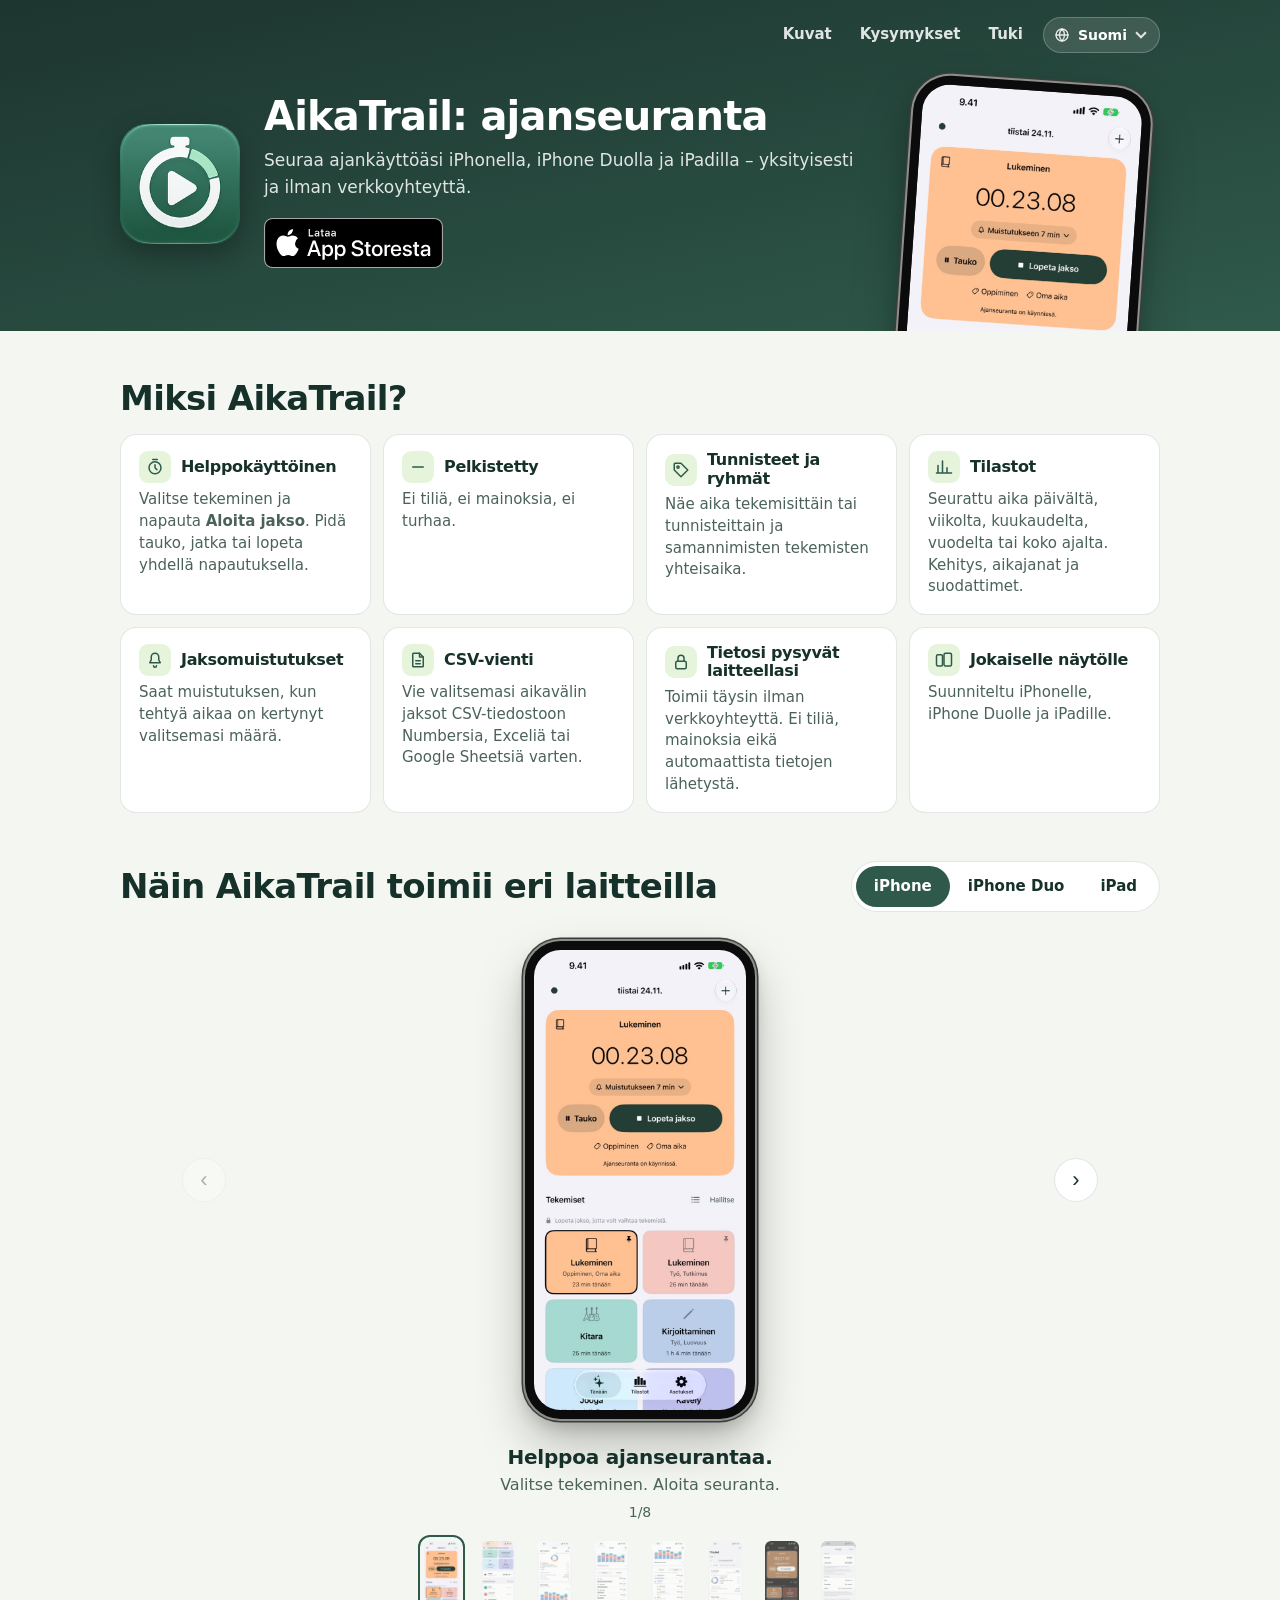
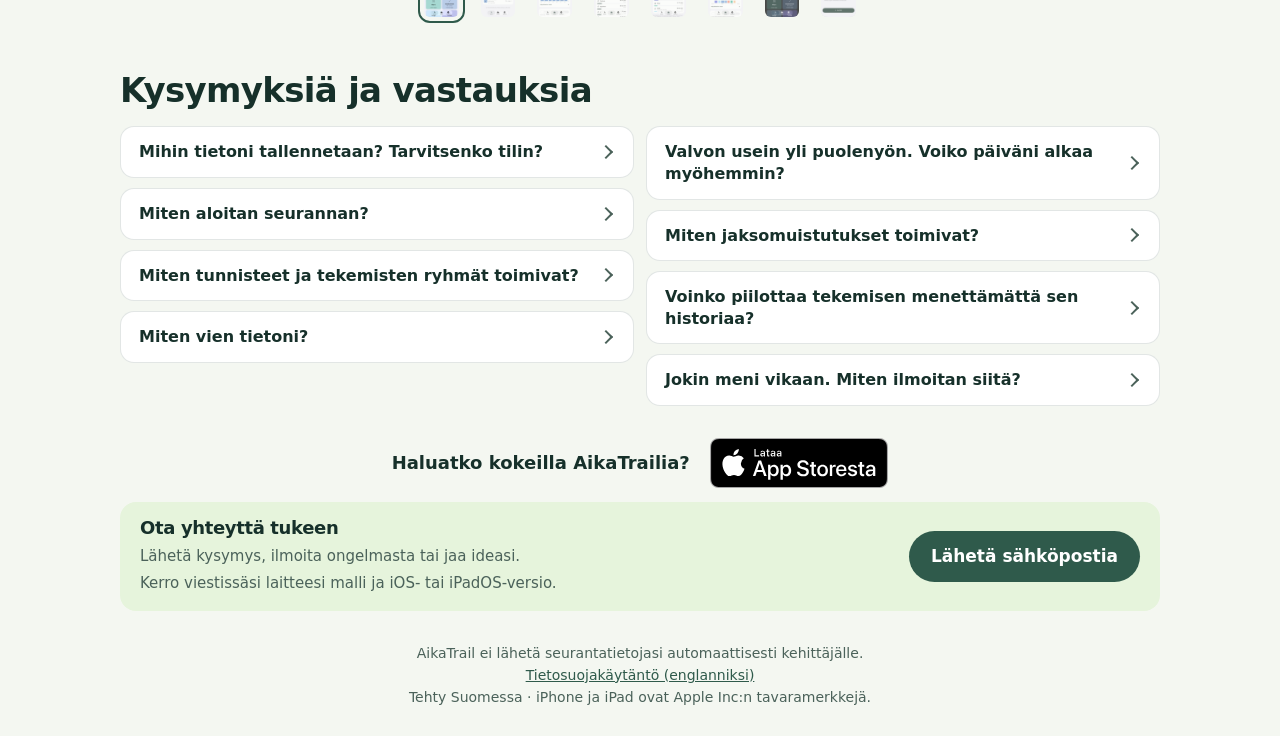
==== commit 4141fc7d: "Drop the full stop before the footer separator" ====
--- a/fi/index.html
+++ b/fi/index.html
@@ -172,7 +172,7 @@
   <div class="wrap">
     AikaTrail ei lähetä seurantatietojasi automaattisesti kehittäjälle.<br>
     <a href="../privacy.html" hreflang="en">Tietosuojakäytäntö (englanniksi)</a><br>
-    Tehty Suomessa. · iPhone ja iPad ovat Apple Inc:n tavaramerkkejä.
+    Tehty Suomessa · iPhone ja iPad ovat Apple Inc:n tavaramerkkejä.
   </div>
 </footer>
 
